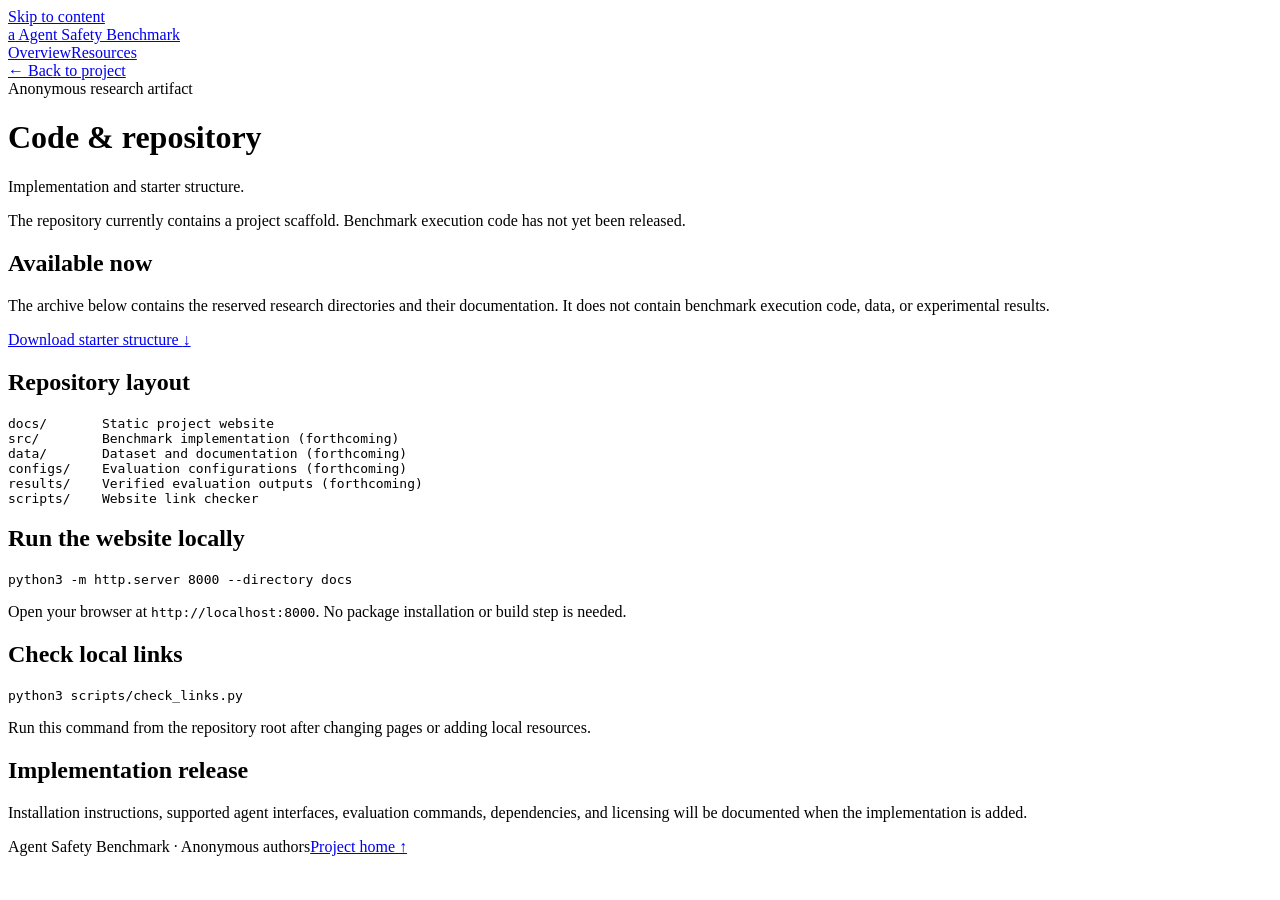
==== docs/code.html @ 25afae5d "Add anonymous project website pages" ====
<!doctype html>
<html lang="en"><head><meta charset="utf-8"><meta name="viewport" content="width=device-width, initial-scale=1"><meta name="robots" content="noindex, nofollow"><meta name="referrer" content="no-referrer"><meta name="description" content="Implementation and starter structure. Anonymous agent safety benchmark project scaffold."><title>Code & repository — Agent Safety Benchmark</title><link rel="stylesheet" href="assets/site.css"><link rel="icon" href="assets/favicon.svg" type="image/svg+xml"></head>
<body><a class="skip" href="#main">Skip to content</a><header class="topbar"><nav class="wrap nav" aria-label="Main navigation"><a class="brand" href="index.html"><span class="mark" aria-hidden="true">a</span> Agent Safety Benchmark</a><div class="navlinks"><a href="index.html#overview">Overview</a><a href="index.html#resources">Resources</a></div></nav></header>
<main id="main" class="subpage"><a class="back" href="index.html#resources">← Back to project</a><div class="eyebrow">Anonymous research artifact</div><h1>Code & repository</h1><p class="lead">Implementation and starter structure.</p><div class="notice">The repository currently contains a project scaffold. Benchmark execution code has not yet been released.</div>
<h2>Available now</h2><p>The archive below contains the reserved research directories and their documentation. It does not contain benchmark execution code, data, or experimental results.</p>
<div class="buttons"><a class="button primary" href="downloads/starter-structure.zip" download>Download starter structure <span aria-hidden="true">↓</span></a></div>
<!-- ANONYMOUS_REPOSITORY_LINK: Add only the verified anonymous repository URL here. -->
<h2>Repository layout</h2><pre>docs/       Static project website
src/        Benchmark implementation (forthcoming)
data/       Dataset and documentation (forthcoming)
configs/    Evaluation configurations (forthcoming)
results/    Verified evaluation outputs (forthcoming)
scripts/    Website link checker</pre>
<h2>Run the website locally</h2><pre>python3 -m http.server 8000 --directory docs</pre><p>Open your browser at <code>http://localhost:8000</code>. No package installation or build step is needed.</p>
<h2>Check local links</h2><pre>python3 scripts/check_links.py</pre><p>Run this command from the repository root after changing pages or adding local resources.</p>
<h2>Implementation release</h2><p>Installation instructions, supported agent interfaces, evaluation commands, dependencies, and licensing will be documented when the implementation is added.</p></main>
<footer class="wrap footer"><span>Agent Safety Benchmark · Anonymous authors</span><a href="index.html">Project home ↑</a></footer></body></html>
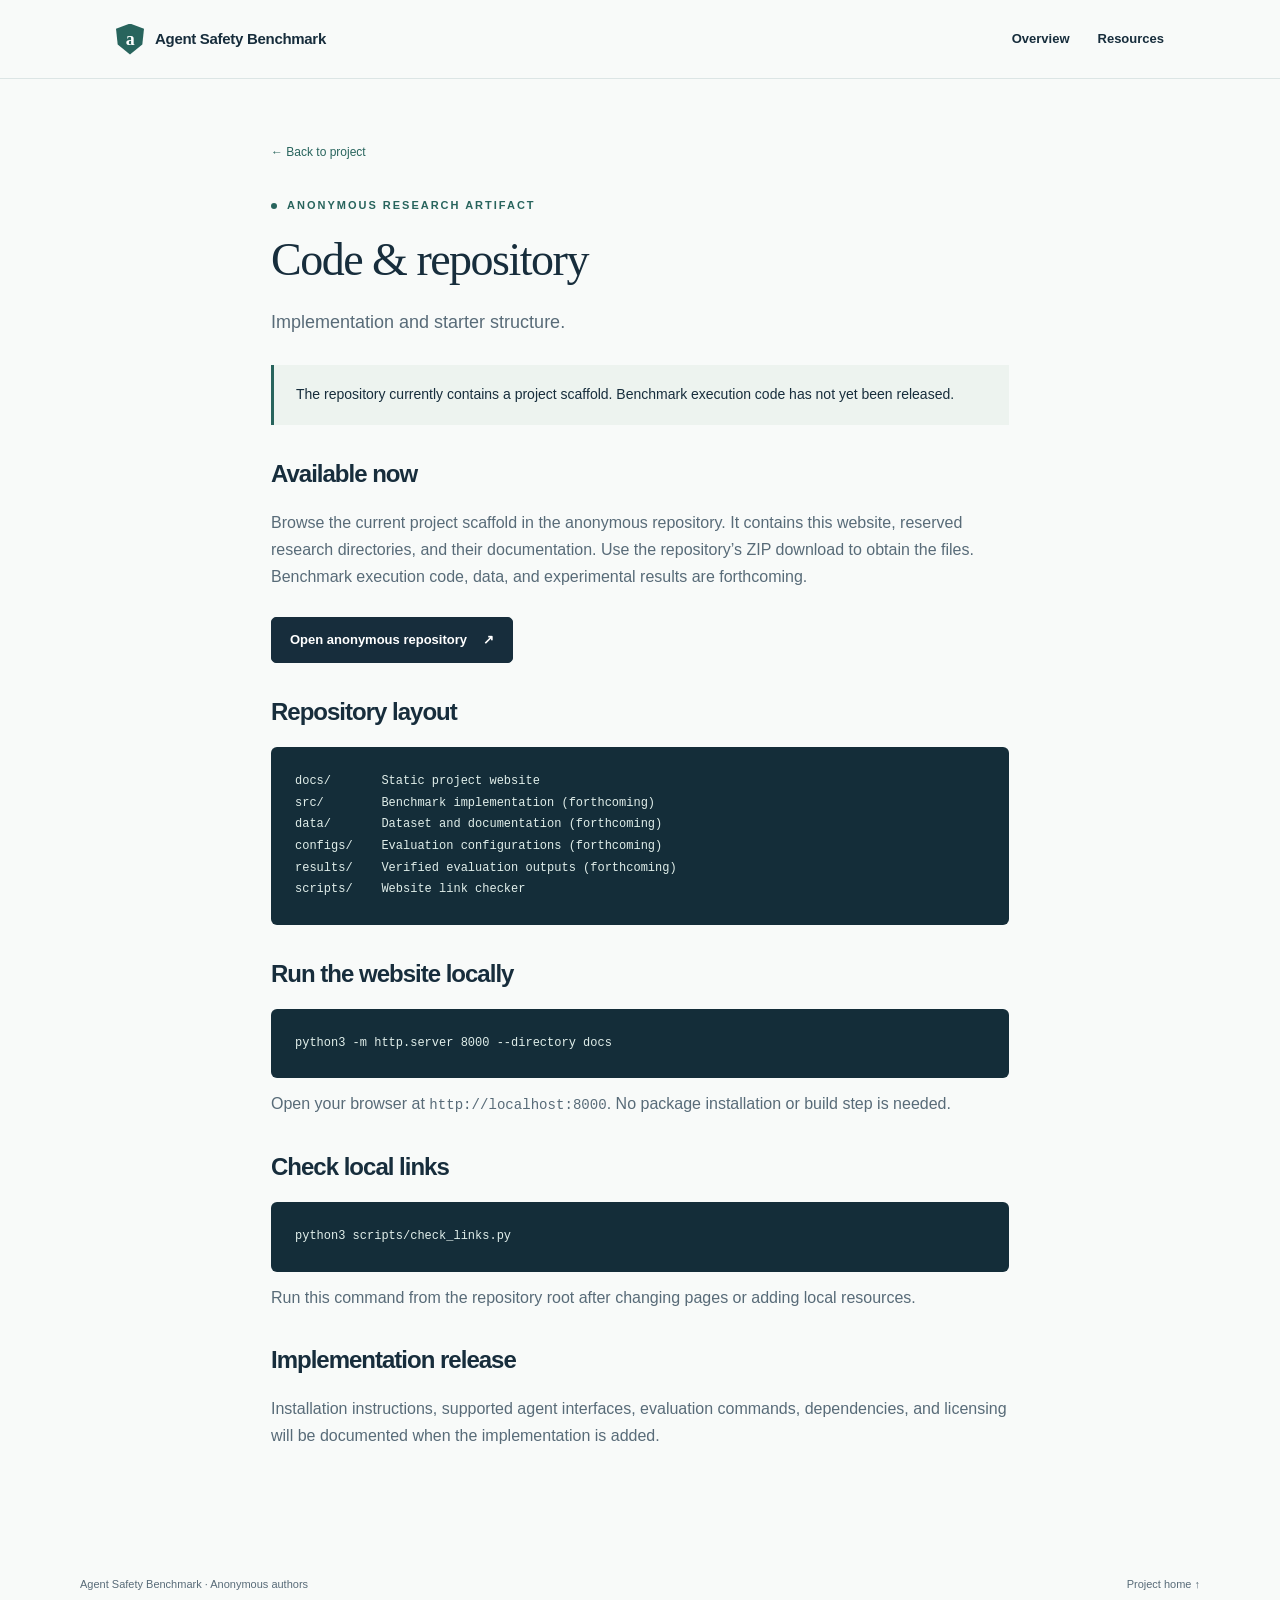
==== commit 280211d0: "Connect website to verified anonymous repository" ====
--- a/docs/code.html
+++ b/docs/code.html
@@ -2,9 +2,9 @@
 <html lang="en"><head><meta charset="utf-8"><meta name="viewport" content="width=device-width, initial-scale=1"><meta name="robots" content="noindex, nofollow"><meta name="referrer" content="no-referrer"><meta name="description" content="Implementation and starter structure. Anonymous agent safety benchmark project scaffold."><title>Code & repository — Agent Safety Benchmark</title><link rel="stylesheet" href="assets/site.css"><link rel="icon" href="assets/favicon.svg" type="image/svg+xml"></head>
 <body><a class="skip" href="#main">Skip to content</a><header class="topbar"><nav class="wrap nav" aria-label="Main navigation"><a class="brand" href="index.html"><span class="mark" aria-hidden="true">a</span> Agent Safety Benchmark</a><div class="navlinks"><a href="index.html#overview">Overview</a><a href="index.html#resources">Resources</a></div></nav></header>
 <main id="main" class="subpage"><a class="back" href="index.html#resources">← Back to project</a><div class="eyebrow">Anonymous research artifact</div><h1>Code & repository</h1><p class="lead">Implementation and starter structure.</p><div class="notice">The repository currently contains a project scaffold. Benchmark execution code has not yet been released.</div>
-<h2>Available now</h2><p>The archive below contains the reserved research directories and their documentation. It does not contain benchmark execution code, data, or experimental results.</p>
-<div class="buttons"><a class="button primary" href="downloads/starter-structure.zip" download>Download starter structure <span aria-hidden="true">↓</span></a></div>
-<!-- ANONYMOUS_REPOSITORY_LINK: Add only the verified anonymous repository URL here. -->
+<h2>Available now</h2><p>Browse the current project scaffold in the anonymous repository. It contains this website, reserved research directories, and their documentation. Use the repository’s ZIP download to obtain the files. Benchmark execution code, data, and experimental results are forthcoming.</p>
+<div class="buttons"><a class="button primary" href="https://anonymous.4open.science/r/agent-safety-benchmark-880C/" rel="noreferrer">Open anonymous repository <span aria-hidden="true">↗</span></a></div>
+<!-- Keep the repository link anonymous during peer review. -->
 <h2>Repository layout</h2><pre>docs/       Static project website
 src/        Benchmark implementation (forthcoming)
 data/       Dataset and documentation (forthcoming)
--- a/docs/assets/site.css
+++ b/docs/assets/site.css
@@ -0,0 +1 @@
+:root{--ink:#172d3c;--muted:#586b78;--paper:#f8faf9;--line:#dce5e5;--accent:#cf603b;--green:#28645d;--white:#fff}*{box-sizing:border-box}html{scroll-behavior:smooth;scroll-padding-top:95px}body{margin:0;background:var(--paper);color:var(--ink);font-family:Inter,-apple-system,BlinkMacSystemFont,"Segoe UI",sans-serif;font-size:16px;line-height:1.7}a{color:inherit;text-decoration:none}a:hover{color:var(--accent)}a:focus-visible,summary:focus-visible{outline:3px solid var(--accent);outline-offset:5px}.skip{position:absolute;top:-80px;left:20px;background:var(--ink);color:white;padding:10px;z-index:30}.skip:focus{top:10px}.wrap{max-width:1120px;margin:auto;padding:0 36px}.topbar{position:sticky;top:0;z-index:10;background:rgba(248,250,249,.97);border-bottom:1px solid var(--line)}.nav{display:flex;align-items:center;justify-content:space-between;min-height:78px;gap:28px}.brand{display:flex;align-items:center;gap:11px;font-size:15px;font-weight:750;letter-spacing:-.3px}.mark{width:28px;height:31px;display:inline-grid;place-items:center;clip-path:polygon(50% 0,100% 17%,94% 68%,50% 100%,6% 68%,0 17%);color:white;background:var(--green);font-family:Georgia,serif;font-size:18px}.navlinks{display:flex;gap:28px;font-size:13px;font-weight:600}.eyebrow{font-size:11px;font-weight:750;letter-spacing:2px;text-transform:uppercase;color:var(--green);display:flex;align-items:center;gap:10px}.eyebrow:before{content:"";height:6px;width:6px;background:var(--green);border-radius:50%}.hero{padding:82px 0 64px;display:grid;grid-template-columns:1.2fr .85fr;align-items:center;gap:64px}h1,h2,h3,p{margin-top:0}h1{font-family:Georgia,"Times New Roman",serif;font-size:clamp(44px,5.2vw,68px);font-weight:500;line-height:1.09;letter-spacing:-2.7px;margin:20px 0 22px}h1 em{font-style:normal;color:var(--green)}.lead{font-size:18px;line-height:1.7;color:var(--muted);max-width:600px}.authors{font-size:13px;color:var(--muted);margin:22px 0}.buttons{display:flex;gap:11px;flex-wrap:wrap;margin:27px 0 16px}.button{border:1px solid var(--ink);padding:11px 18px;border-radius:5px;font-size:13px;font-weight:650;display:inline-flex;align-items:center;gap:16px;transition:background .15s}.button.primary{background:var(--ink);color:white}.button:hover{background:#e7efed;color:var(--ink)}.button.primary:hover{background:var(--green);color:white}.note{font-size:12px;color:var(--muted)}.visual{border:1px solid var(--line);background:#fff;border-radius:12px;padding:24px;box-shadow:0 14px 40px #172d3c07;position:relative}.visual-header{display:flex;justify-content:space-between;align-items:center;font-size:10px;letter-spacing:1.5px;color:var(--muted);padding-bottom:20px}.dots{color:#b7c9c4;letter-spacing:4px}.flow-item{background:#f7f9f8;border:1px solid #e2e9e6;border-radius:6px;padding:14px 17px;display:flex;align-items:center;gap:16px}.flow-item.active{background:#edf5f1;border-color:#a9c7be}.number{font-family:ui-monospace,monospace;color:var(--green);font-size:11px}.flow-item strong{font-size:13px;display:block}.flow-item small{font-size:11px;color:var(--muted);display:block}.connector{text-align:center;color:#87a89d;height:25px;line-height:25px}.visual-foot{margin-top:19px;display:flex;justify-content:space-between;color:var(--muted);font-size:10px}.status-strip{border-top:1px solid var(--line);border-bottom:1px solid var(--line);padding:19px 0;display:flex;align-items:center;justify-content:space-between;gap:20px;font-size:12px}.pill{display:inline-block;padding:3px 9px;border-radius:3px;font-size:10px;letter-spacing:.5px;font-weight:700;background:#eaf1ed;color:var(--green)}.pill.pending{background:#f3ece4;color:#815b37}.section{padding:66px 0;border-bottom:1px solid var(--line)}.section-heading{display:grid;grid-template-columns:220px 1fr;gap:40px}.section-label{font-size:11px;letter-spacing:1.8px;color:var(--green);font-weight:700;text-transform:uppercase;padding-top:8px}.section-label span{color:#849b92;margin-right:13px}h2{font-size:30px;letter-spacing:-1px;font-weight:550;line-height:1.25;margin-bottom:20px}h3{font-size:17px;letter-spacing:-.3px;margin:13px 0 10px}.body-copy{color:var(--muted);max-width:700px}.cards{display:grid;grid-template-columns:repeat(3,1fr);gap:17px;margin-top:28px}.card{padding:23px;border:1px solid var(--line);border-radius:7px;background:white}.card p{font-size:13px;color:var(--muted);margin:0}.card .index{font-family:ui-monospace,monospace;color:var(--accent);font-size:11px}.resource-list{margin-top:24px;border-top:1px solid var(--line)}.resource{display:flex;align-items:center;justify-content:space-between;gap:20px;padding:22px 0;border-bottom:1px solid var(--line)}.resource strong{font-size:15px;display:block}.resource p{font-size:12px;color:var(--muted);margin:2px 0 0}.resource .arrow{font-size:22px;color:var(--green)}.resource:hover .arrow{transform:translateX(4px)}.empty{border:1px dashed #bdcec7;border-radius:7px;padding:29px;background:#f2f6f3;display:flex;gap:22px;align-items:flex-start}.empty .symbol{font-size:26px;color:var(--green);line-height:1.5}.empty h3{margin:0 0 8px}.empty p{margin:0;color:var(--muted);font-size:14px}.inline{color:var(--green);text-decoration:underline;text-underline-offset:4px}.footer{padding:30px 0 38px;display:flex;justify-content:space-between;gap:25px;font-size:11px;color:var(--muted)}.subpage{max-width:810px;margin:auto;padding:58px 36px 80px;min-height:75vh}.back{font-size:12px;color:var(--green);display:inline-block;margin-bottom:34px}.subpage h1{font-size:46px;letter-spacing:-1.5px}.subpage h2{font-size:24px;margin-top:34px}.subpage p,.subpage li{color:var(--muted)}.subpage ul,.subpage ol{padding-left:22px}.subpage li{margin-bottom:10px}.subpage .notice{padding:18px 22px;background:#edf3ef;border-left:3px solid var(--green);font-size:14px;margin:27px 0}.subpage pre{background:#142d39;color:#e0eeea;border-radius:6px;padding:24px;overflow:auto;font-size:12px;line-height:1.8}.subpage code{font-family:ui-monospace,SFMono-Regular,Consolas,monospace;font-size:.88em}details{border-bottom:1px solid var(--line);padding:17px 0}summary{cursor:pointer;font-weight:600;font-size:14px}details p{font-size:13px;margin:13px 0 0}::selection{background:#cee1d8}@media(max-width:820px){.hero{grid-template-columns:1fr;gap:35px;padding-top:48px}.hero h1{max-width:600px}.visual{max-width:480px;width:100%}.section-heading{grid-template-columns:1fr;gap:17px}.cards{grid-template-columns:1fr}.navlinks{gap:17px}.status-strip{align-items:flex-start;flex-direction:column;gap:8px}.section{padding:45px 0}.footer{flex-direction:column;gap:7px}}@media(max-width:520px){.wrap{padding:0 22px}.nav{min-height:70px;flex-wrap:wrap;gap:8px;padding-top:14px;padding-bottom:13px}.brand{font-size:13px}.navlinks{font-size:11px;gap:20px}h1{font-size:47px}.hero{padding-top:38px}.lead{font-size:16px}.subpage{padding:35px 22px 65px}.subpage h1{font-size:38px}.resource{gap:12px}.resource .pill{display:none}.empty{padding:20px;gap:12px}}@media(prefers-reduced-motion:reduce){html{scroll-behavior:auto}*{transition:none!important}}
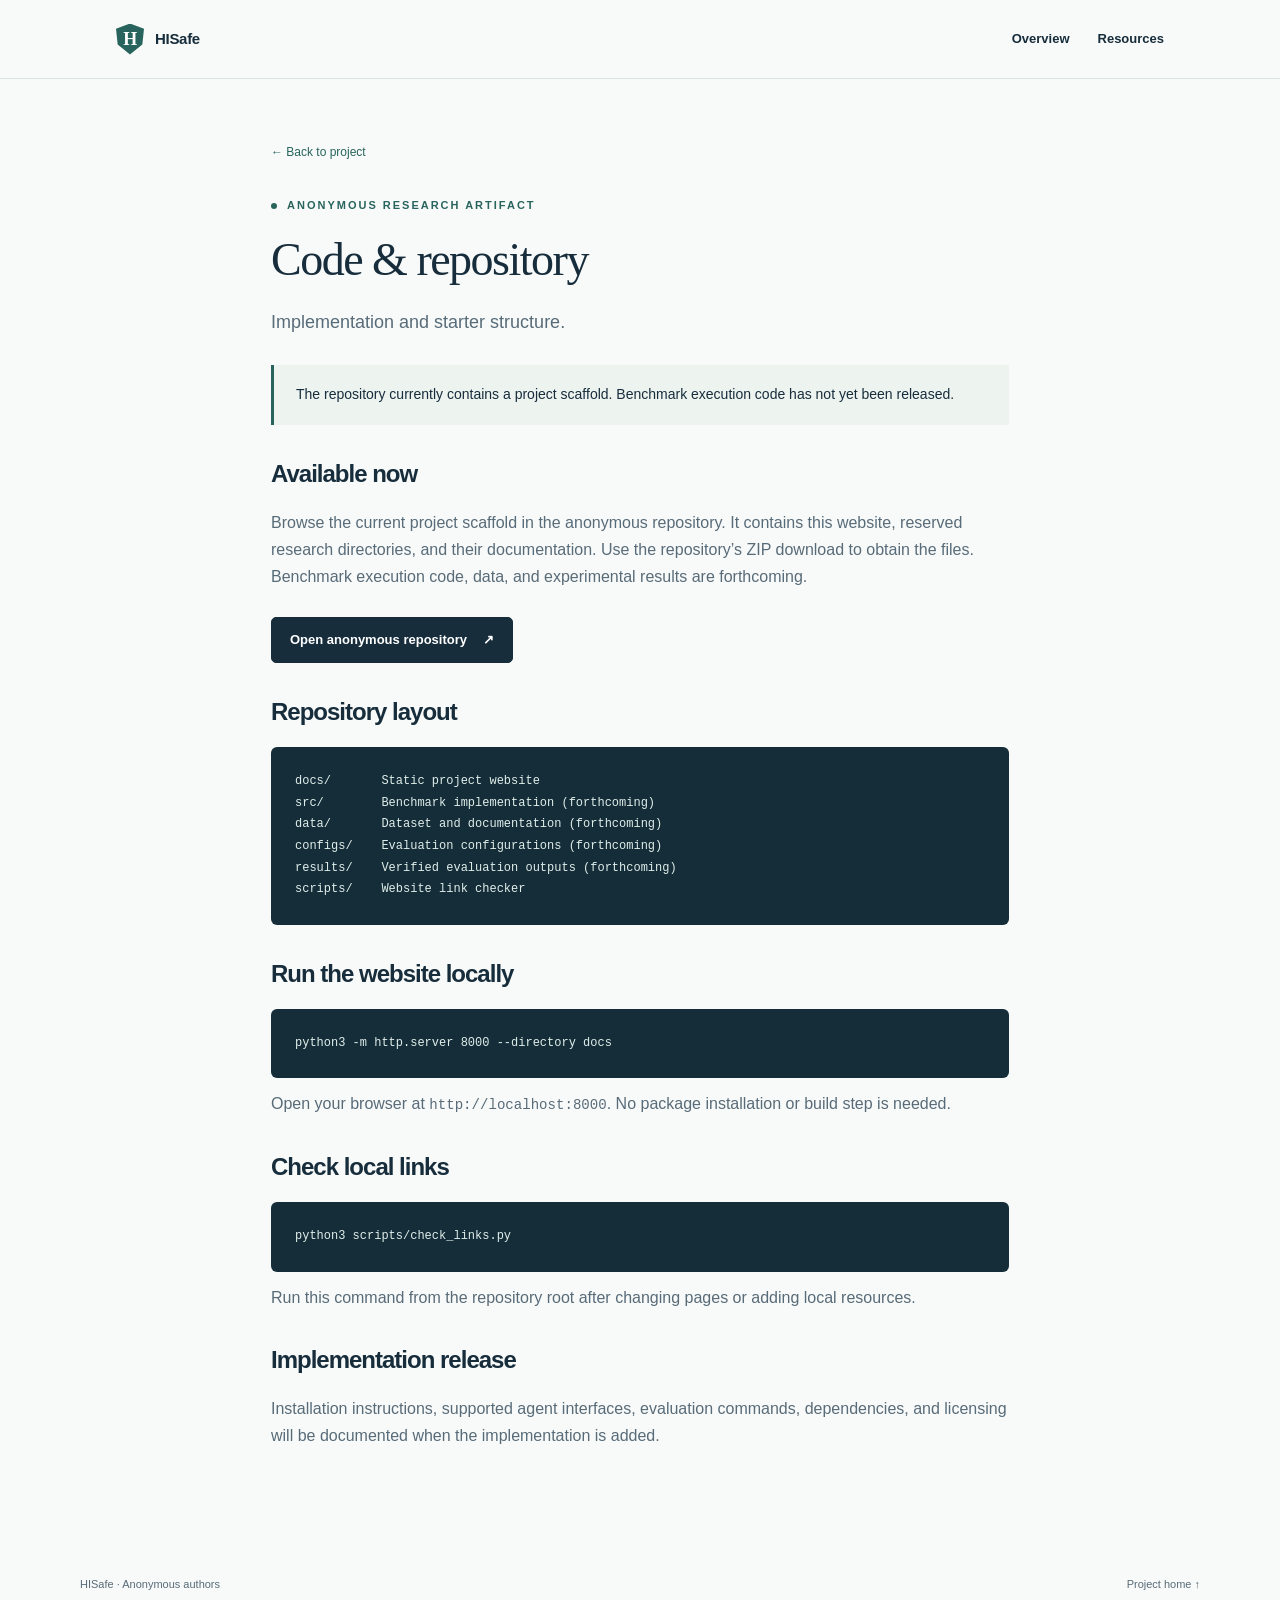
==== commit d1f44062: "Rename project website to HISafe" ====
--- a/docs/code.html
+++ b/docs/code.html
@@ -1,6 +1,6 @@
 <!doctype html>
-<html lang="en"><head><meta charset="utf-8"><meta name="viewport" content="width=device-width, initial-scale=1"><meta name="robots" content="noindex, nofollow"><meta name="referrer" content="no-referrer"><meta name="description" content="Implementation and starter structure. Anonymous agent safety benchmark project scaffold."><title>Code & repository — Agent Safety Benchmark</title><link rel="stylesheet" href="assets/site.css"><link rel="icon" href="assets/favicon.svg" type="image/svg+xml"></head>
-<body><a class="skip" href="#main">Skip to content</a><header class="topbar"><nav class="wrap nav" aria-label="Main navigation"><a class="brand" href="index.html"><span class="mark" aria-hidden="true">a</span> Agent Safety Benchmark</a><div class="navlinks"><a href="index.html#overview">Overview</a><a href="index.html#resources">Resources</a></div></nav></header>
+<html lang="en"><head><meta charset="utf-8"><meta name="viewport" content="width=device-width, initial-scale=1"><meta name="robots" content="noindex, nofollow"><meta name="referrer" content="no-referrer"><meta name="description" content="Implementation and starter structure. HISafe: an anonymous agent safety benchmark project scaffold."><title>Code & repository — HISafe</title><link rel="stylesheet" href="assets/site.css"><link rel="icon" href="assets/favicon.svg" type="image/svg+xml"></head>
+<body><a class="skip" href="#main">Skip to content</a><header class="topbar"><nav class="wrap nav" aria-label="Main navigation"><a class="brand" href="index.html"><span class="mark" aria-hidden="true">H</span> HISafe</a><div class="navlinks"><a href="index.html#overview">Overview</a><a href="index.html#resources">Resources</a></div></nav></header>
 <main id="main" class="subpage"><a class="back" href="index.html#resources">← Back to project</a><div class="eyebrow">Anonymous research artifact</div><h1>Code & repository</h1><p class="lead">Implementation and starter structure.</p><div class="notice">The repository currently contains a project scaffold. Benchmark execution code has not yet been released.</div>
 <h2>Available now</h2><p>Browse the current project scaffold in the anonymous repository. It contains this website, reserved research directories, and their documentation. Use the repository’s ZIP download to obtain the files. Benchmark execution code, data, and experimental results are forthcoming.</p>
 <div class="buttons"><a class="button primary" href="https://anonymous.4open.science/r/agent-safety-benchmark-880C/" rel="noreferrer">Open anonymous repository <span aria-hidden="true">↗</span></a></div>
@@ -14,4 +14,4 @@
 <h2>Run the website locally</h2><pre>python3 -m http.server 8000 --directory docs</pre><p>Open your browser at <code>http://localhost:8000</code>. No package installation or build step is needed.</p>
 <h2>Check local links</h2><pre>python3 scripts/check_links.py</pre><p>Run this command from the repository root after changing pages or adding local resources.</p>
 <h2>Implementation release</h2><p>Installation instructions, supported agent interfaces, evaluation commands, dependencies, and licensing will be documented when the implementation is added.</p></main>
-<footer class="wrap footer"><span>Agent Safety Benchmark · Anonymous authors</span><a href="index.html">Project home ↑</a></footer></body></html>
+<footer class="wrap footer"><span>HISafe · Anonymous authors</span><a href="index.html">Project home ↑</a></footer></body></html>
